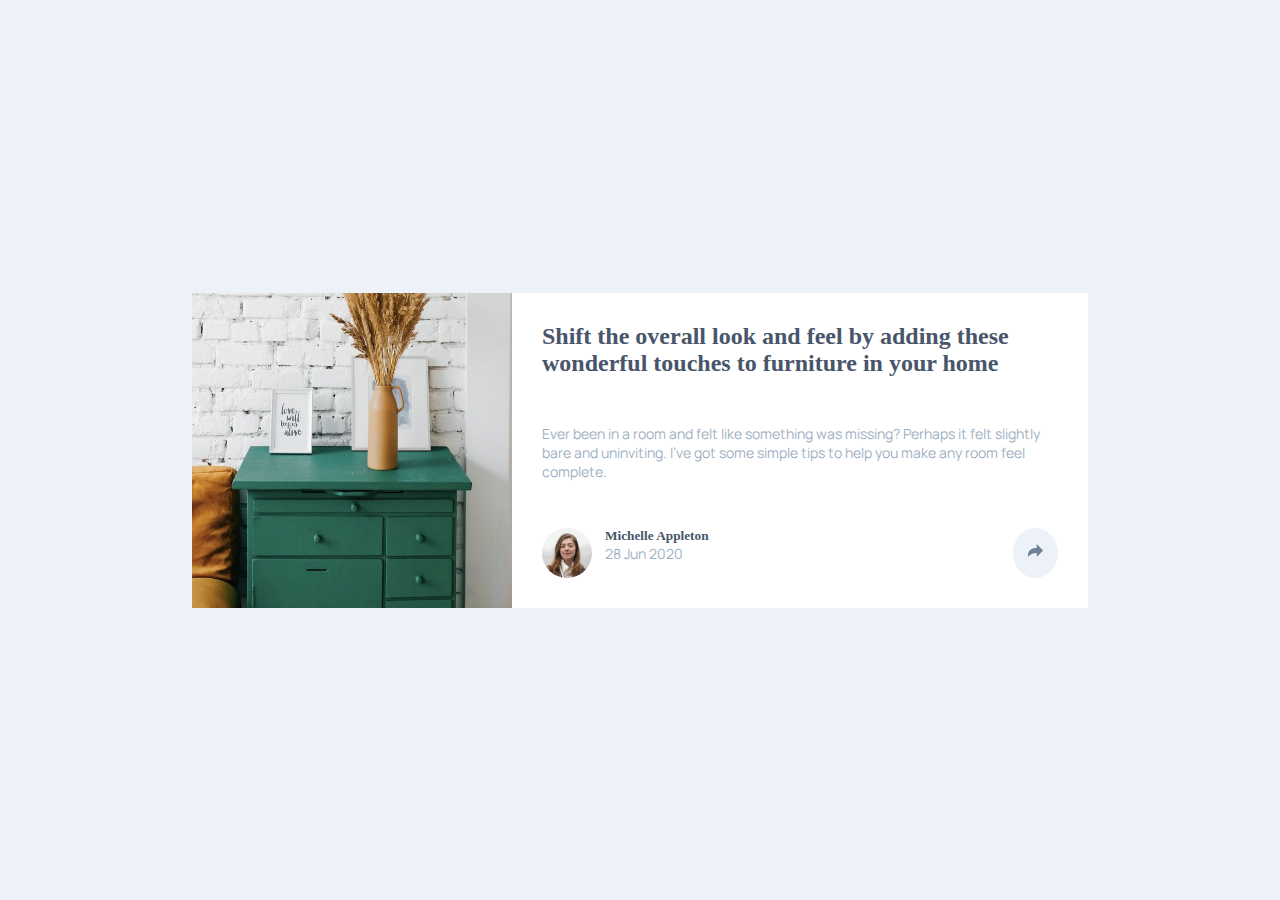
==== ProjectsCSS/FrontEndMentor/article-preview-component-master/index.html @ 0af26174 "add project frontendmentor" ====
<!DOCTYPE html>
<html lang="en">
<head>
  <meta charset="UTF-8">
  <meta name="viewport" content="width=device-width, initial-scale=1.0"> <!-- displays site properly based on user's device -->

  <link rel="icon" type="image/png" sizes="32x32" href="./images/favicon-32x32.png">
  
  <title>Frontend Mentor | Article preview component</title>

  <!-- Feel free to remove these styles or customise in your own stylesheet 👍 -->
<link rel="stylesheet" href="../style.css">
<link rel="preconnect" href="https://fonts.googleapis.com">
<link rel="preconnect" href="https://fonts.gstatic.com" crossorigin>
<link href="https://fonts.googleapis.com/css2?family=Manrope:wght@200..800&family=Oleo+Script+Swash+Caps:wght@400;700&family=Roboto:ital,wght@0,100;0,300;0,400;0,500;0,700;0,900;1,100;1,300;1,400;1,500;1,700;1,900&display=swap" rel="stylesheet">
</head>
<body>
  <div class="main">
    <div class="left">
      <img src="./images/drawers.jpg" alt="img1">
    </div>
    <div class="right">
      <h2>  Shift the overall look and feel by adding these wonderful 
        touches to furniture in your home</h2>
        <p>  Ever been in a room and felt like something was missing? Perhaps 
          it felt slightly bare and uninviting. I’ve got some simple tips 
          to help you make any room feel complete.
        </p>
      <div class="footer">
        <div class="avatar">
          <img src="./images/avatar-michelle.jpg" alt="avatar">
          <div class="title">
            <h5> Michelle Appleton</h5>
            <p>  28 Jun 2020</p>
          </div>
        </div>
        
          <div class="share">
            <img src="./images/icon-share.svg" alt="share">
        </div>
      </div>
      
  </div>
  </div>
  
</body>
</html>
---- ProjectsCSS/FrontEndMentor/style.css ----
body{
    height: 100vh;
    width: 100vw;
    background-color:hsl(210, 46%, 95%);
    display: flex;
    justify-content: center;
    align-items: center;
}
*{
    margin: 0;
    padding: 0;
    box-sizing: border-box;
}
.main{
    height:35vh;
    width:70vw;
    display: flex;
    justify-content: center;
}
.left>img{
    height: 35vh;
    width:25vw;
}
.right{
    padding: 30px;
    background-color: white;
    display: flex;
    flex-direction: column;
    justify-content: space-between;}
   
    .footer{
        display: flex;
        justify-content: space-between;
    }
    
    .avatar{
        display: flex;
        justify-content: space-between;
        gap: 13px;;
    }
    .avatar>img{
        border-radius: 50%;
    height: 50px;;
    }
    p{
        font-family: Manrope;
        color: hsl(212, 23%, 69%);
        font-size: 14px;

    }
    h2{
        color:hsl(217, 19%, 35%) ;
    }
    h5{
        color:hsl(217, 19%, 35%) ;

    }
    .share{
        background-color:hsl(210, 46%, 95%);
        padding: 15px;
        border-radius: 50%;
         }
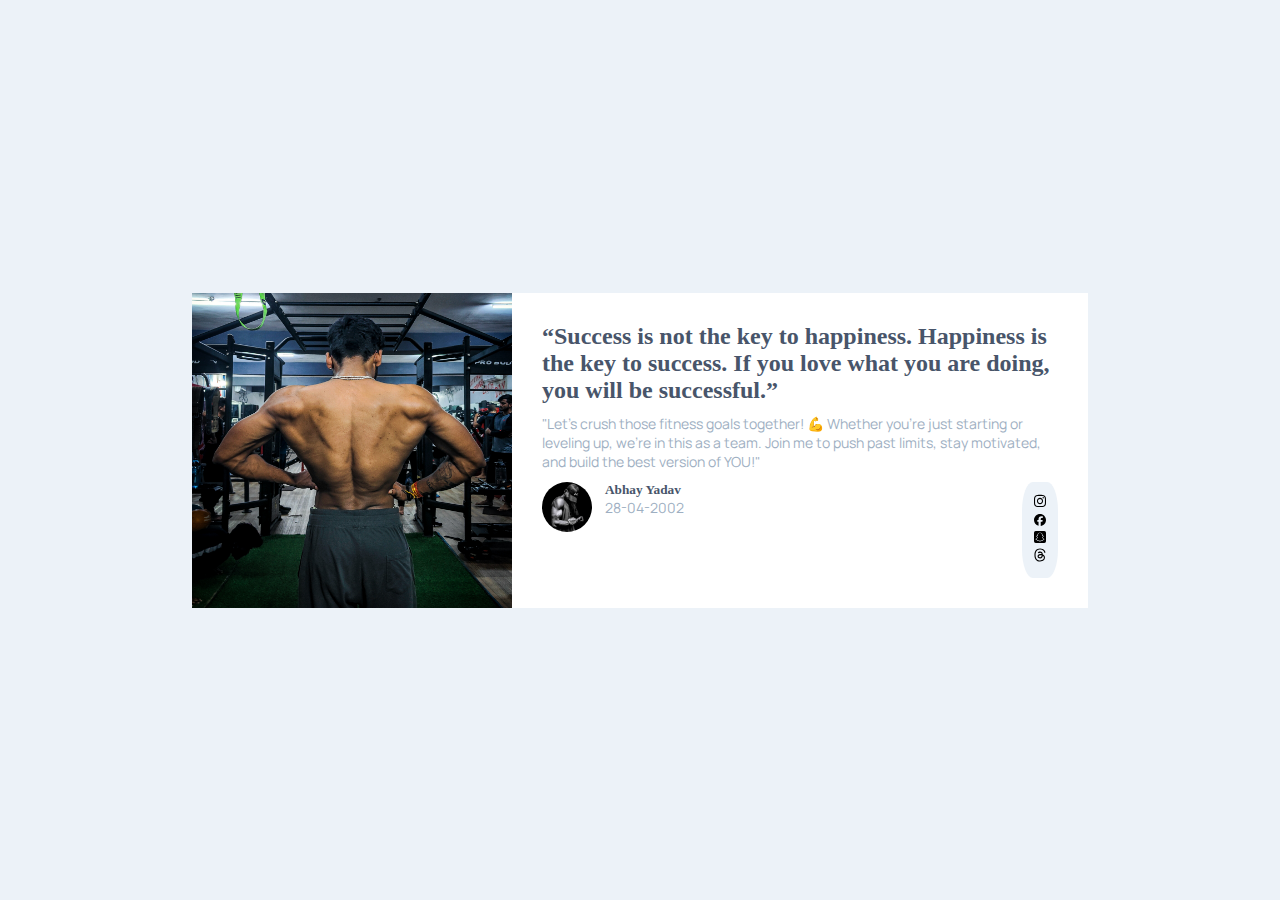
==== commit 8483c2e3: "add social media" ====
--- a/ProjectsCSS/FrontEndMentor/article-preview-component-master/index.html
+++ b/ProjectsCSS/FrontEndMentor/article-preview-component-master/index.html
@@ -17,31 +17,36 @@
 <body>
   <div class="main">
     <div class="left">
-      <img src="./images/drawers.jpg" alt="img1">
+      <img src="./images/IMG_20241122_151136.jpg" alt="img1">
     </div>
     <div class="right">
-      <h2>  Shift the overall look and feel by adding these wonderful 
-        touches to furniture in your home</h2>
-        <p>  Ever been in a room and felt like something was missing? Perhaps 
-          it felt slightly bare and uninviting. I’ve got some simple tips 
-          to help you make any room feel complete.
+      <h2> “Success is not the key to happiness. Happiness is the key to success. If you love what you are doing, you will be successful.”</h2>
+        <p>  "Let’s crush those fitness goals together! 💪 Whether you're just starting or leveling up, we're in this as a team. Join me to push past limits, stay motivated, and build the best version of YOU!"
+
         </p>
       <div class="footer">
         <div class="avatar">
-          <img src="./images/avatar-michelle.jpg" alt="avatar">
+          <img src="./images/IMG_20230827_001254_0985.jpg" alt="avatar">
           <div class="title">
-            <h5> Michelle Appleton</h5>
-            <p>  28 Jun 2020</p>
+            <h5> Abhay Yadav</h5>
+            <p> 28-04-2002</p>
+            
+            
           </div>
         </div>
         
           <div class="share">
-            <img src="./images/icon-share.svg" alt="share">
+            <a href="https://www.instagram.com/_abhaaay_28/profilecard/?igsh=MXd0a2V0dXB1dG54dA=="target="_blank"><img src="./images/instagram-brands-solid.svg" alt="insta"></a>
+                     <a href="https://www.facebook.com/profile.php?id=100036093576271&mibextid=ZbWKwL"target="_blank"><img src="./images/facebook-brands-solid.svg" alt="facebook"></a>
+                     <a href="https://www.snapchat.com/add/abhaaay28?share_id=EOP3DvB6xKc&locale=en-GB" target="_blank"><img src="./images/square-snapchat-brands-solid.svg" alt="snap"></a>
+                     <a href="https://www.threads.net/@_abhaaay_28"target="_blank"><img src="./images/threads-brands-solid.svg" alt="thread"></a>
+            
         </div>
       </div>
       
   </div>
   </div>
   
+  
 </body>
 </html>--- a/ProjectsCSS/FrontEndMentor/style.css
+++ b/ProjectsCSS/FrontEndMentor/style.css
@@ -58,7 +58,9 @@
 
     }
     .share{
+        
         background-color:hsl(210, 46%, 95%);
-        padding: 15px;
-        border-radius: 50%;
+        padding: 12px;
+        border-radius: 30%;
+        
          }
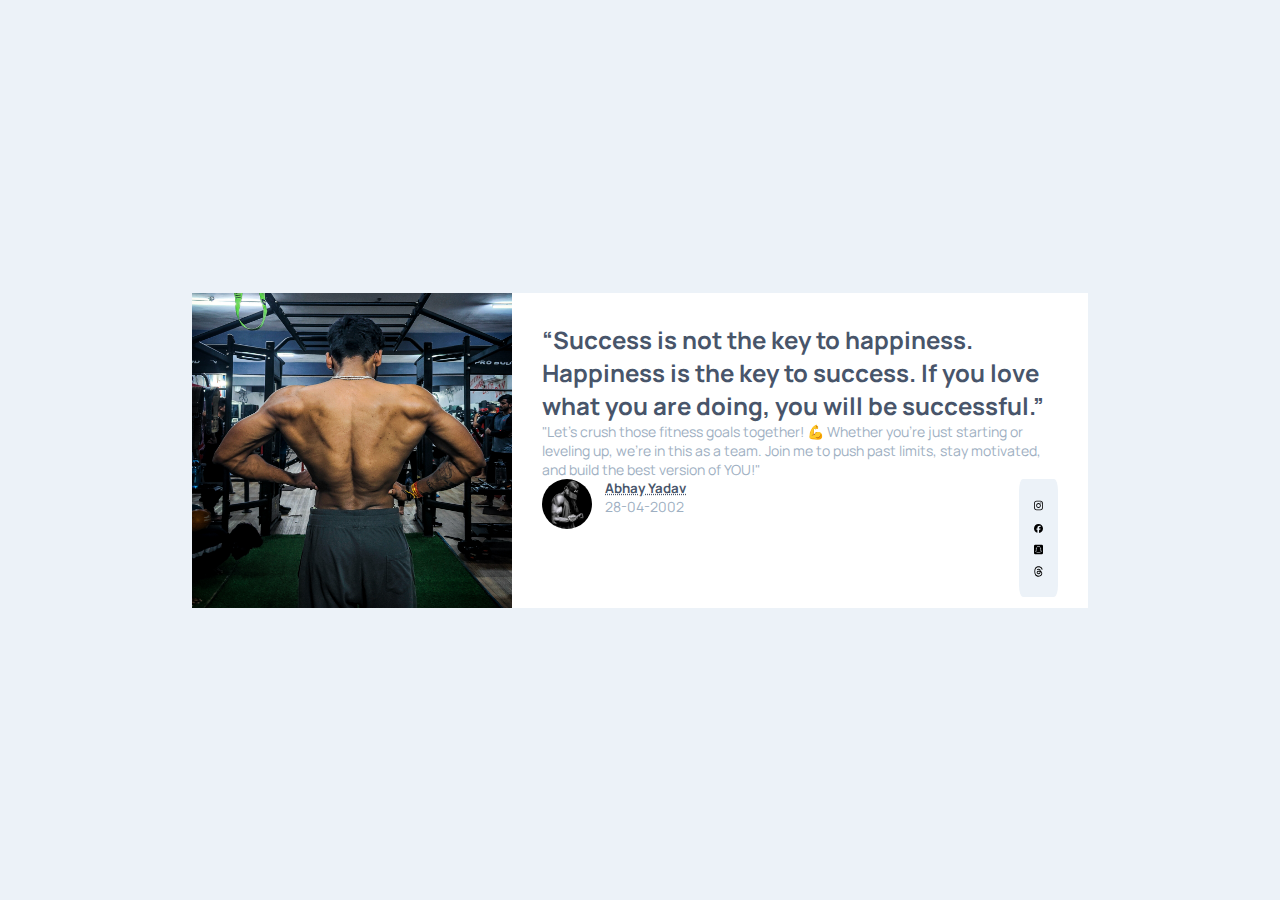
==== commit 52be9899: "add something" ====
--- a/ProjectsCSS/FrontEndMentor/article-preview-component-master/index.html
+++ b/ProjectsCSS/FrontEndMentor/article-preview-component-master/index.html
@@ -20,6 +20,7 @@
       <img src="./images/IMG_20241122_151136.jpg" alt="img1">
     </div>
     <div class="right">
+      <marquee direction="right" scrollamount="14"> <h1>Welcome to Abhay's Vlog 💪...</h1></marquee>
       <h2> “Success is not the key to happiness. Happiness is the key to success. If you love what you are doing, you will be successful.”</h2>
         <p>  "Let’s crush those fitness goals together! 💪 Whether you're just starting or leveling up, we're in this as a team. Join me to push past limits, stay motivated, and build the best version of YOU!"
 
@@ -28,7 +29,7 @@
         <div class="avatar">
           <img src="./images/IMG_20230827_001254_0985.jpg" alt="avatar">
           <div class="title">
-            <h5> Abhay Yadav</h5>
+            <h5> <abbr title="Fitness influncer">Abhay Yadav</abbr></h5>
             <p> 28-04-2002</p>
             
             
--- a/ProjectsCSS/FrontEndMentor/style.css
+++ b/ProjectsCSS/FrontEndMentor/style.css
@@ -7,6 +7,8 @@
     display: flex;
     justify-content: center;
     align-items: center;
+    font-family: "Manrope", sans-serif;
+
 }
 *{
     margin: 0;
@@ -18,6 +20,7 @@
     width:70vw;
     display: flex;
     justify-content: center;
+    border-top-left-radius:20%;
 }
 .left>img{
     height: 35vh;
@@ -28,7 +31,8 @@
     background-color: white;
     display: flex;
     flex-direction: column;
-    justify-content: space-between;}
+    justify-content: space-between;
+}
    
     .footer{
         display: flex;
@@ -60,7 +64,11 @@
     .share{
         
         background-color:hsl(210, 46%, 95%);
-        padding: 12px;
-        border-radius: 30%;
+        padding: 15px;
+        border-radius: 10%;
         
          }
+         h1{
+            color:hsla(167, 51%, 38%, 0.5);
+            font-size: x-large;
+         }
